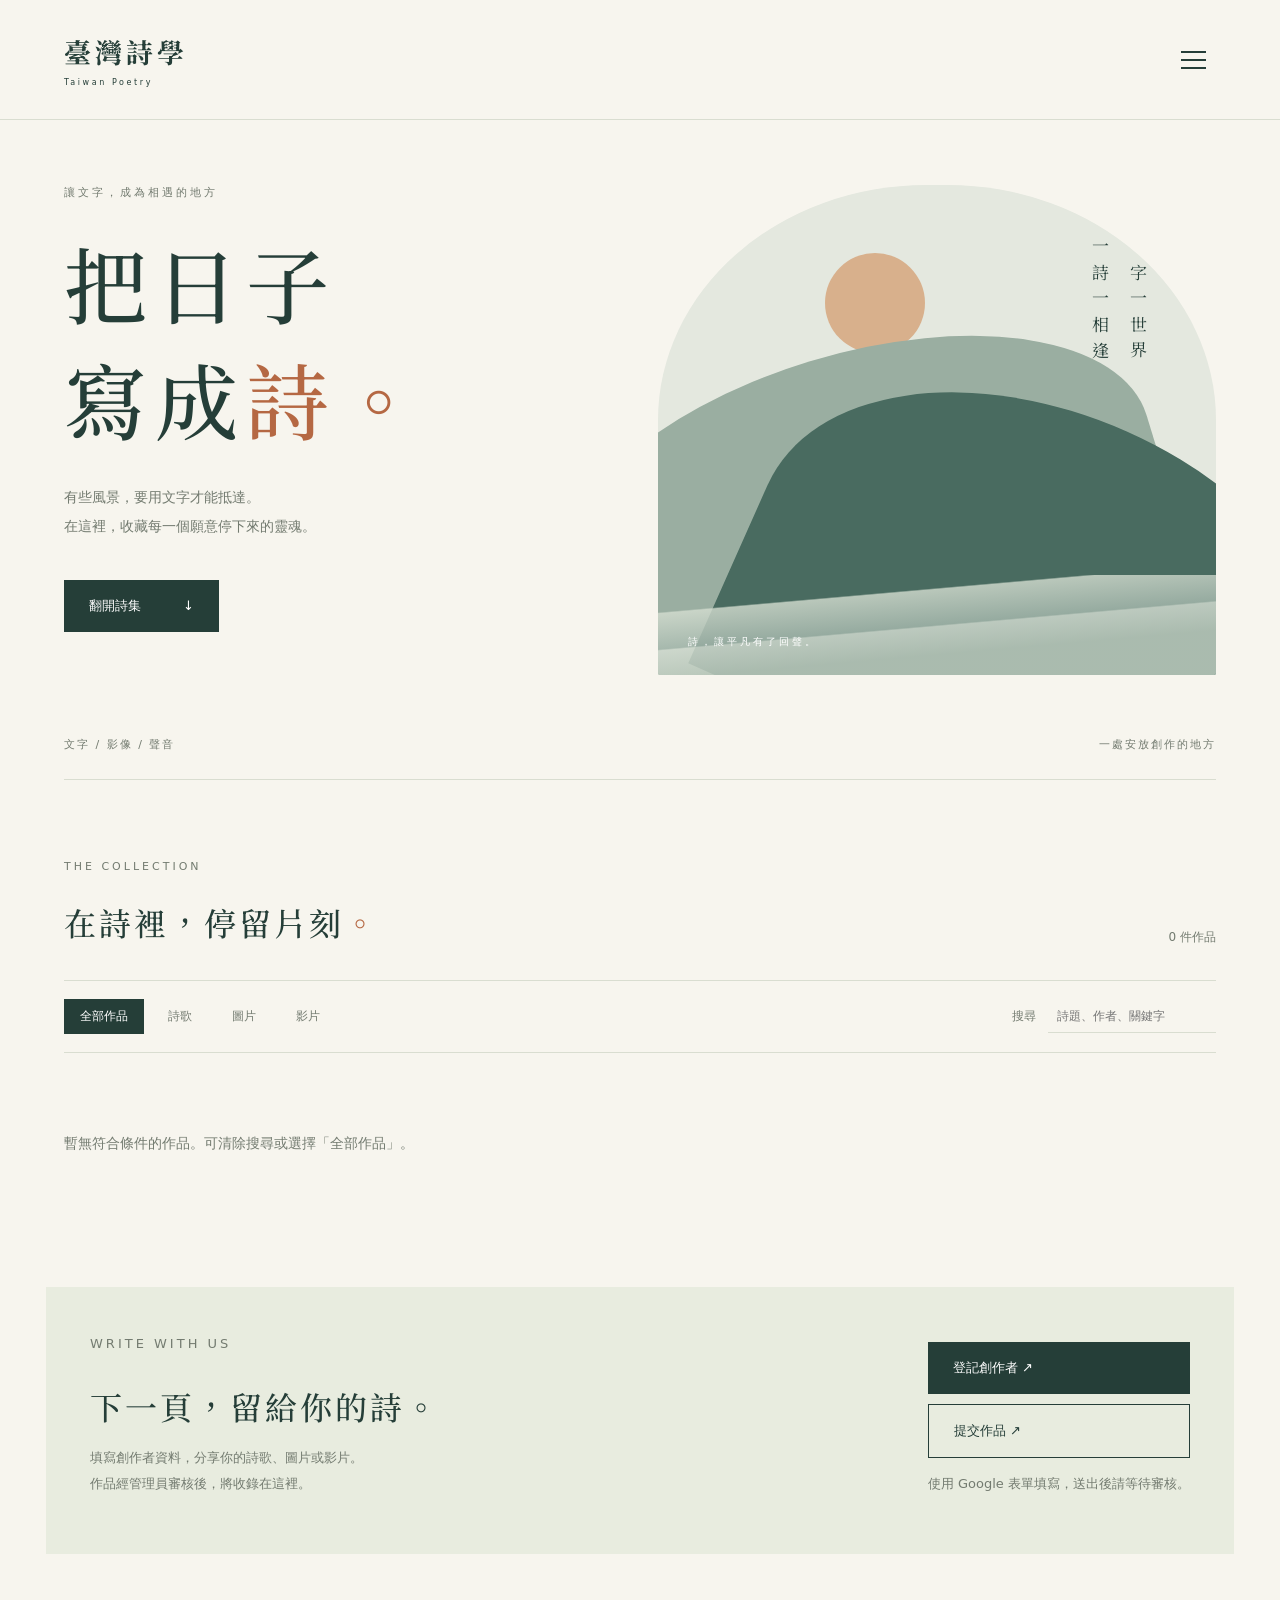
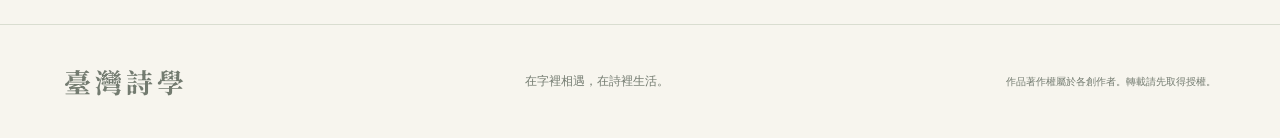
==== site/index.html @ 6ed24daf "Add Taiwan Poetry website pages" ====
<!doctype html>
<html lang="zh-Hant"><head><meta charset="utf-8"><meta name="viewport" content="width=device-width,initial-scale=1"><meta name="description" content="在字裡相遇，在詩裡生活。臺灣詩學創作者與作品集。"><title>臺灣詩學 · 把日子寫成詩</title><link rel="stylesheet" href="style.css"></head>
<body><header><a class="brand" href="#">臺灣詩學<small>Taiwan Poetry</small></a><details class="header-menu"><summary aria-label="導覽選單"><span></span><span></span><span></span></summary><nav aria-label="主要導覽"><a href="about.html">關於臺灣詩學</a><a href="members.html">同仁</a></nav></details></header>
<main><section class="hero"><div class="hero-copy"><p class="eyebrow">讓文字，成為相遇的地方</p><h1>把日子<br>寫成<span>詩。</span></h1><p class="intro">有些風景，要用文字才能抵達。<br>在這裡，收藏每一個願意停下來的靈魂。</p><a class="button" href="#works">翻開詩集 <span>↓</span></a></div><div class="art" aria-label="抽象山水插畫" role="img"><div class="sun"></div><div class="mountain back"></div><div class="mountain front"></div><div class="water"></div><p>一字一世界<br>一詩一相逢</p><small>詩，讓平凡有了回聲。</small></div><div class="hero-foot"><span>文字 / 影像 / 聲音</span><span>一處安放創作的地方</span></div></section>
<section id="works" class="section"><div class="section-heading"><div><p class="eyebrow">THE COLLECTION</p><h2>在詩裡，停留片刻<span>。</span></h2></div><span id="work-count" class="muted"></span></div><div class="toolbar"><div class="filters" role="group" aria-label="作品類型"><button class="active" data-type="全部" aria-pressed="true">全部作品</button><button data-type="詩歌" aria-pressed="false">詩歌</button><button data-type="圖片" aria-pressed="false">圖片</button><button data-type="影片" aria-pressed="false">影片</button></div><label class="search">搜尋 <input id="search" type="search" placeholder="詩題、作者、關鍵字" aria-label="搜尋作品"></label></div><p id="notice" class="notice" role="status"></p><div id="works-grid" class="grid"></div></section>
<section id="join" class="join"><div><p class="eyebrow">WRITE WITH US</p><h2>下一頁，留給你的詩。</h2><p>填寫創作者資料，分享你的詩歌、圖片或影片。<br>作品經管理員審核後，將收錄在這裡。</p></div><div class="join-actions"><a id="author-form" class="button" href="#join">登記創作者 ↗</a><a id="work-form" class="button light" href="#join">提交作品 ↗</a><p id="form-status" class="muted"></p></div></section></main>
<footer><a class="brand" href="#">臺灣詩學</a><p>在字裡相遇，在詩裡生活。</p><small>作品著作權屬於各創作者。轉載請先取得授權。</small></footer>
<dialog id="reader"><button class="close" aria-label="關閉作品">關閉 ×</button><div id="reader-content"></div></dialog><script src="app.js" defer></script></body></html>
---- site/style.css ----
@import url('https://fonts.googleapis.com/css2?family=Noto+Serif+TC:wght@400;500;600;700&display=swap');
:root{--paper:#f7f5ee;--ink:#253e38;--muted:#737b70;--line:#d9ddd0;--accent:#b56843}*{box-sizing:border-box}html{scroll-behavior:smooth;scroll-padding-top:30px}body{margin:0;background:var(--paper);color:var(--ink);font-family:system-ui,sans-serif}a{color:inherit;text-decoration:none}button,input{font:inherit}button,a,input{ -webkit-tap-highlight-color:transparent}button:focus-visible,a:focus-visible,input:focus-visible{outline:3px solid var(--accent);outline-offset:5px}header{max-width:1320px;margin:auto;padding:32px 5%;display:flex;align-items:center;justify-content:space-between;border-bottom:1px solid var(--line)}.brand{font-family:'Noto Serif TC',serif;font-size:27px;letter-spacing:4px;font-weight:700}.brand span{font-size:18px;margin-left:10px}.brand small{display:block;font:8px system-ui;letter-spacing:2.6px;margin-top:7px}nav{display:flex;gap:32px;align-items:center;font-size:13px}.submit-link{border:1px solid var(--ink);padding:11px 19px}.hero{max-width:1320px;margin:auto;padding:65px 5% 0;display:grid;grid-template-columns:1fr 1fr;gap:35px}.eyebrow{font-size:11px;letter-spacing:3px;color:var(--muted);margin:0 0 24px}h1,h2,h3{font-family:'Noto Serif TC',serif;font-weight:500}h1{font-size:clamp(56px,6.5vw,88px);line-height:1.4;letter-spacing:8px;margin:12px 0 26px}h1 span,h2 span{color:var(--accent)}.intro{color:var(--muted);font-size:14px;line-height:2.1}.button{display:inline-flex;justify-content:space-between;gap:42px;align-items:center;background:var(--ink);color:white;padding:17px 25px;font-size:13px;margin-top:24px}.art{height:490px;position:relative;overflow:hidden;background:#e4e8df;border-radius:48% 48% 2px 2px}.sun{width:100px;height:100px;background:#d8b08c;border-radius:50%;position:absolute;top:68px;left:30%}.mountain{position:absolute;width:110%;height:300px;border-radius:50% 50% 0 0;transform:rotate(-17deg);left:-20%;bottom:20px;background:#9aaea1}.mountain.front{bottom:-130px;left:15%;transform:rotate(24deg);background:#496b60;height:390px}.water{position:absolute;bottom:0;height:100px;width:100%;background:linear-gradient(175deg,transparent 25%,#d5ded1 26%,#a9bbb0 50%,#d9e1d6 51%,#c2cfc2 70%);opacity:.8}.art p{position:absolute;right:42px;top:52px;writing-mode:vertical-rl;letter-spacing:9px;line-height:2.2;font-family:'Noto Serif TC',serif;font-size:17px}.art small{position:absolute;bottom:26px;left:30px;letter-spacing:3px;color:#fff;font-size:10px}.hero-foot{grid-column:1/-1;display:flex;justify-content:space-between;padding:27px 0;border-bottom:1px solid var(--line);color:var(--muted);font-size:11px;letter-spacing:2px}.section{max-width:1320px;margin:auto;padding:80px 5%}.section-heading{display:flex;justify-content:space-between;align-items:end;margin-bottom:32px}h2{font-size:32px;letter-spacing:3px;margin:0;line-height:1.6}.muted{font-size:12px;color:var(--muted);line-height:1.8}.toolbar{display:flex;justify-content:space-between;gap:20px;border-top:1px solid var(--line);border-bottom:1px solid var(--line);padding:18px 0}.filters{display:flex;gap:8px}.filters button{border:0;background:transparent;color:var(--muted);padding:9px 16px;font-size:12px;cursor:pointer}.filters button.active{background:var(--ink);color:#fff}.search{display:flex;align-items:center;gap:12px;font-size:12px;color:var(--muted)}input{border:0;border-bottom:1px solid var(--line);padding:9px;background:transparent;color:var(--ink);max-width:200px;font-size:12px}.notice{font-size:12px;color:var(--accent);line-height:1.8}.grid{display:grid;grid-template-columns:repeat(3,1fr);gap:24px;margin-top:28px}.card{border:1px solid var(--line);background:#fbfaf5;display:flex;flex-direction:column;min-height:300px;padding:28px;text-align:left;color:var(--ink);cursor:pointer;transition:transform .2s,box-shadow .2s}.card:hover{transform:translateY(-4px);box-shadow:0 12px 25px #253e380b}.card .meta{font-size:10px;color:var(--accent);letter-spacing:2px}.card h3{font-size:24px;margin:27px 0 17px}.excerpt{white-space:pre-line;color:var(--muted);font-family:'Noto Serif TC',serif;line-height:2;font-size:13px;flex:1}.card-bottom{display:flex;justify-content:space-between;font-size:11px;margin-top:26px;border-top:1px solid var(--line);padding-top:17px}.authors-section{background:#eeeee4;max-width:none}.authors-section>div{max-width:1188px;margin-left:auto;margin-right:auto}.authors-grid{display:grid;grid-template-columns:repeat(4,1fr);gap:24px}.author{padding:22px 0;border-top:1px solid #ccd2c5}.avatar{width:48px;height:48px;border-radius:50%;background:#dbe1d2;display:grid;place-items:center;font-family:serif;font-size:22px}.author h3{font-size:19px;margin-bottom:7px}.author p{font-size:12px;line-height:1.9;color:var(--muted);white-space:pre-line}.author button{border:0;padding:0;background:transparent;color:var(--ink);font-size:12px;cursor:pointer}.about{text-align:center;padding:90px 20px}.about p:last-child{font-family:'Noto Serif TC',serif;line-height:2.5;color:var(--muted);font-size:14px;margin-top:28px}.join{max-width:1188px;margin:0 auto 70px;padding:44px;background:#e8ecdf;display:flex;justify-content:space-between;gap:24px}.join p{font-size:13px;line-height:2;color:var(--muted)}.join-actions{display:flex;flex-direction:column;justify-content:center}.join-actions .button{margin-top:10px}.light{background:transparent;color:var(--ink);border:1px solid var(--ink)}footer{padding:36px 5%;border-top:1px solid var(--line);display:flex;justify-content:space-between;align-items:center;gap:20px;font-size:12px;color:var(--muted)}footer small{font-size:10px}dialog{border:1px solid var(--line);padding:35px;max-width:720px;width:90%;max-height:85vh;background:var(--paper);color:var(--ink)}dialog::backdrop{background:#172b25aa}.close{float:right;border:0;background:transparent;cursor:pointer;color:var(--ink);padding:10px}#reader-content{clear:both;padding-top:15px}#reader-content h2{font-size:30px}#reader-content .poem{white-space:pre-wrap;font-family:'Noto Serif TC',serif;line-height:2.3;margin:28px 0}#reader-content img{max-width:100%;max-height:450px;display:block;margin-top:20px}#reader-content a{display:inline-block;text-decoration:underline;margin-top:15px}.empty{color:var(--muted);padding:40px 0;grid-column:1/-1;font-size:14px}@media(max-width:760px){header{padding:22px 6%;gap:20px;flex-wrap:wrap}nav{gap:16px;font-size:12px}.brand{font-size:23px}.brand span{font-size:14px;margin-left:5px}.brand small{font-size:6px;letter-spacing:1px}.hero{padding:40px 6% 0;gap:28px}.art{height:380px}.art p{right:15px;top:40px;font-size:13px}.sun{width:65px;height:65px;left:15%}h1{font-size:53px;letter-spacing:3px}.intro{font-size:12px}.section{padding:55px 6%}.grid{grid-template-columns:repeat(2,1fr)}.authors-grid{grid-template-columns:repeat(2,1fr)}.toolbar{flex-wrap:wrap}.section-heading{align-items:start;gap:16px}h2{font-size:25px}.join{margin:0 6% 45px;padding:28px;flex-direction:column}footer{flex-wrap:wrap}}@media(max-width:480px){.hero{grid-template-columns:1fr}.hero-copy{padding-bottom:15px}.art{height:300px;border-radius:45% 45% 2px 2px}.art p{right:40px}.grid{grid-template-columns:1fr}.filters button{padding:9px 11px}.hero-foot{font-size:9px;letter-spacing:1px}nav{gap:12px}.submit-link{padding:9px}.section-heading{flex-direction:column}.card{min-height:270px}}
.header-menu{position:relative;margin-left:auto;z-index:10}.header-menu summary{width:46px;height:46px;display:flex;flex-direction:column;justify-content:center;align-items:center;gap:6px;cursor:pointer;list-style:none;border:1px solid transparent;border-radius:2px}.header-menu summary::-webkit-details-marker{display:none}.header-menu summary span{display:block;width:25px;height:2px;background:var(--ink)}.header-menu summary:hover{background:#e8ecdf}.header-menu summary:focus-visible{outline:3px solid var(--accent);outline-offset:4px}.header-menu:not([open]) nav{display:none}.header-menu nav{position:absolute;right:0;top:calc(100% + 12px);min-width:200px;display:flex;flex-direction:column;align-items:stretch;gap:0;padding:9px;background:var(--paper);border:1px solid var(--line);box-shadow:0 12px 28px #253e3814}.header-menu nav a{display:block;padding:14px 18px;white-space:nowrap;font-size:14px}.header-menu nav a:hover{background:#e8ecdf}
.members-page{min-height:65vh}.members-page h1{font-size:44px;letter-spacing:5px;margin:0}.back-home{display:inline-block;font-size:12px;color:var(--muted);margin-bottom:42px}.author a{display:inline-block;font-size:12px;margin-top:8px;text-decoration:underline;text-underline-offset:5px}.header-menu nav a[aria-current=page]{background:#e8ecdf}
.about-page{min-height:65vh}.about-page h1{font-size:clamp(28px,5vw,44px);letter-spacing:3px;margin:0}.about-page .about{padding:65px 0 25px}
.work-description{white-space:pre-wrap;line-height:1.9;color:var(--muted);font-size:14px}#reader-content a{margin-right:24px}
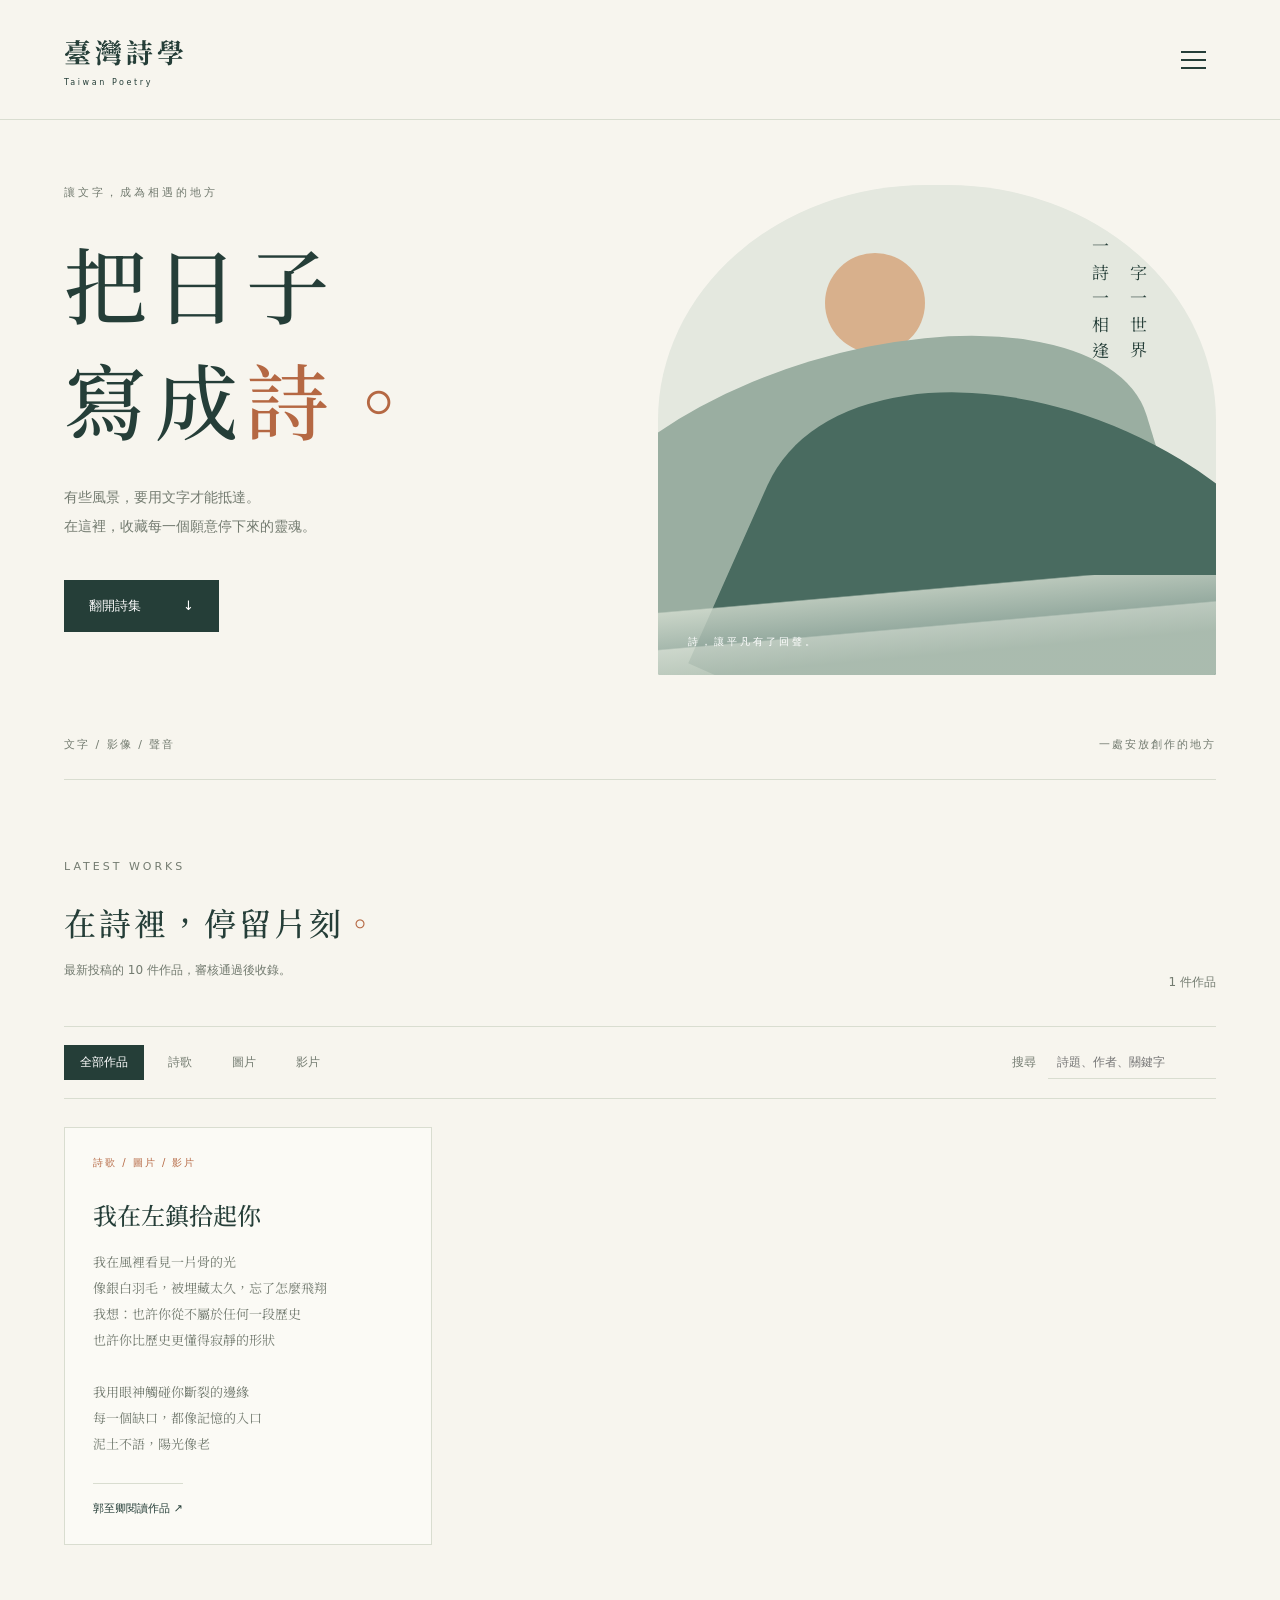
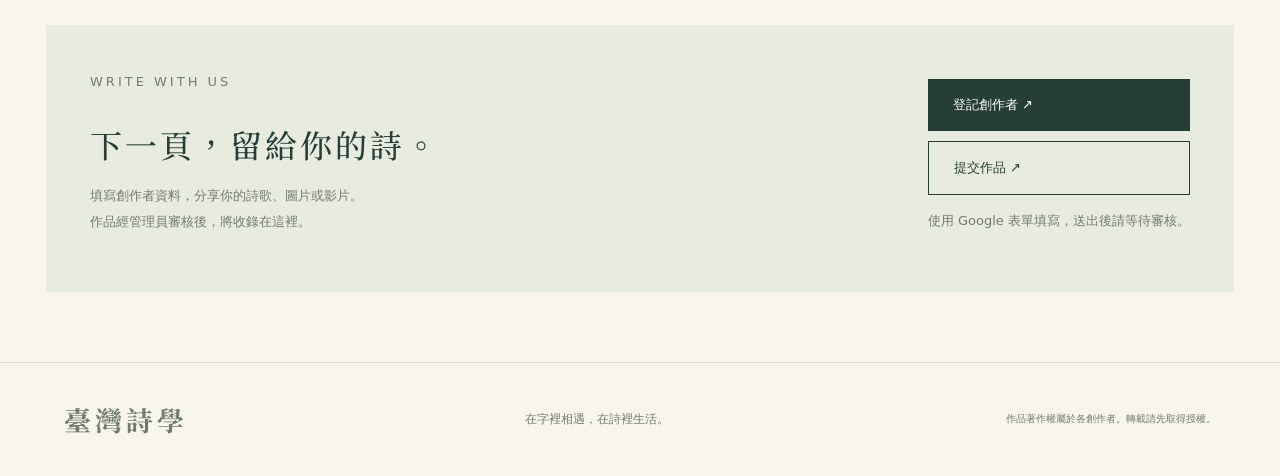
==== commit 9e7bc9a6: "Add author collections and show latest ten works on home" ====
--- a/site/index.html
+++ b/site/index.html
@@ -2,7 +2,7 @@
 <html lang="zh-Hant"><head><meta charset="utf-8"><meta name="viewport" content="width=device-width,initial-scale=1"><meta name="description" content="在字裡相遇，在詩裡生活。臺灣詩學創作者與作品集。"><title>臺灣詩學 · 把日子寫成詩</title><link rel="stylesheet" href="style.css"></head>
 <body><header><a class="brand" href="#">臺灣詩學<small>Taiwan Poetry</small></a><details class="header-menu"><summary aria-label="導覽選單"><span></span><span></span><span></span></summary><nav aria-label="主要導覽"><a href="about.html">關於臺灣詩學</a><a href="members.html">同仁</a></nav></details></header>
 <main><section class="hero"><div class="hero-copy"><p class="eyebrow">讓文字，成為相遇的地方</p><h1>把日子<br>寫成<span>詩。</span></h1><p class="intro">有些風景，要用文字才能抵達。<br>在這裡，收藏每一個願意停下來的靈魂。</p><a class="button" href="#works">翻開詩集 <span>↓</span></a></div><div class="art" aria-label="抽象山水插畫" role="img"><div class="sun"></div><div class="mountain back"></div><div class="mountain front"></div><div class="water"></div><p>一字一世界<br>一詩一相逢</p><small>詩，讓平凡有了回聲。</small></div><div class="hero-foot"><span>文字 / 影像 / 聲音</span><span>一處安放創作的地方</span></div></section>
-<section id="works" class="section"><div class="section-heading"><div><p class="eyebrow">THE COLLECTION</p><h2>在詩裡，停留片刻<span>。</span></h2></div><span id="work-count" class="muted"></span></div><div class="toolbar"><div class="filters" role="group" aria-label="作品類型"><button class="active" data-type="全部" aria-pressed="true">全部作品</button><button data-type="詩歌" aria-pressed="false">詩歌</button><button data-type="圖片" aria-pressed="false">圖片</button><button data-type="影片" aria-pressed="false">影片</button></div><label class="search">搜尋 <input id="search" type="search" placeholder="詩題、作者、關鍵字" aria-label="搜尋作品"></label></div><p id="notice" class="notice" role="status"></p><div id="works-grid" class="grid"></div></section>
+<section id="works" class="section"><div class="section-heading"><div><p class="eyebrow">LATEST WORKS</p><h2>在詩裡，停留片刻<span>。</span></h2><p class="muted">最新投稿的 10 件作品，審核通過後收錄。</p></div><span id="work-count" class="muted"></span></div><div class="toolbar"><div class="filters" role="group" aria-label="作品類型"><button class="active" data-type="全部" aria-pressed="true">全部作品</button><button data-type="詩歌" aria-pressed="false">詩歌</button><button data-type="圖片" aria-pressed="false">圖片</button><button data-type="影片" aria-pressed="false">影片</button></div><label class="search">搜尋 <input id="search" type="search" placeholder="詩題、作者、關鍵字" aria-label="搜尋作品"></label></div><p id="notice" class="notice" role="status"></p><div id="works-grid" class="grid"></div></section>
 <section id="join" class="join"><div><p class="eyebrow">WRITE WITH US</p><h2>下一頁，留給你的詩。</h2><p>填寫創作者資料，分享你的詩歌、圖片或影片。<br>作品經管理員審核後，將收錄在這裡。</p></div><div class="join-actions"><a id="author-form" class="button" href="#join">登記創作者 ↗</a><a id="work-form" class="button light" href="#join">提交作品 ↗</a><p id="form-status" class="muted"></p></div></section></main>
 <footer><a class="brand" href="#">臺灣詩學</a><p>在字裡相遇，在詩裡生活。</p><small>作品著作權屬於各創作者。轉載請先取得授權。</small></footer>
 <dialog id="reader"><button class="close" aria-label="關閉作品">關閉 ×</button><div id="reader-content"></div></dialog><script src="app.js" defer></script></body></html>
--- a/site/style.css
+++ b/site/style.css
@@ -4,3 +4,4 @@
 .members-page{min-height:65vh}.members-page h1{font-size:44px;letter-spacing:5px;margin:0}.back-home{display:inline-block;font-size:12px;color:var(--muted);margin-bottom:42px}.author a{display:inline-block;font-size:12px;margin-top:8px;text-decoration:underline;text-underline-offset:5px}.header-menu nav a[aria-current=page]{background:#e8ecdf}
 .about-page{min-height:65vh}.about-page h1{font-size:clamp(28px,5vw,44px);letter-spacing:3px;margin:0}.about-page .about{padding:65px 0 25px}
 .work-description{white-space:pre-wrap;line-height:1.9;color:var(--muted);font-size:14px}#reader-content a{margin-right:24px}
+.author-page{min-height:65vh}.author-page h1{font-size:clamp(28px,5vw,44px);letter-spacing:3px;margin:0 0 20px;overflow-wrap:anywhere}.author-bio{white-space:pre-line;color:var(--muted);font-size:14px;line-height:2;margin-bottom:48px;max-width:720px}
